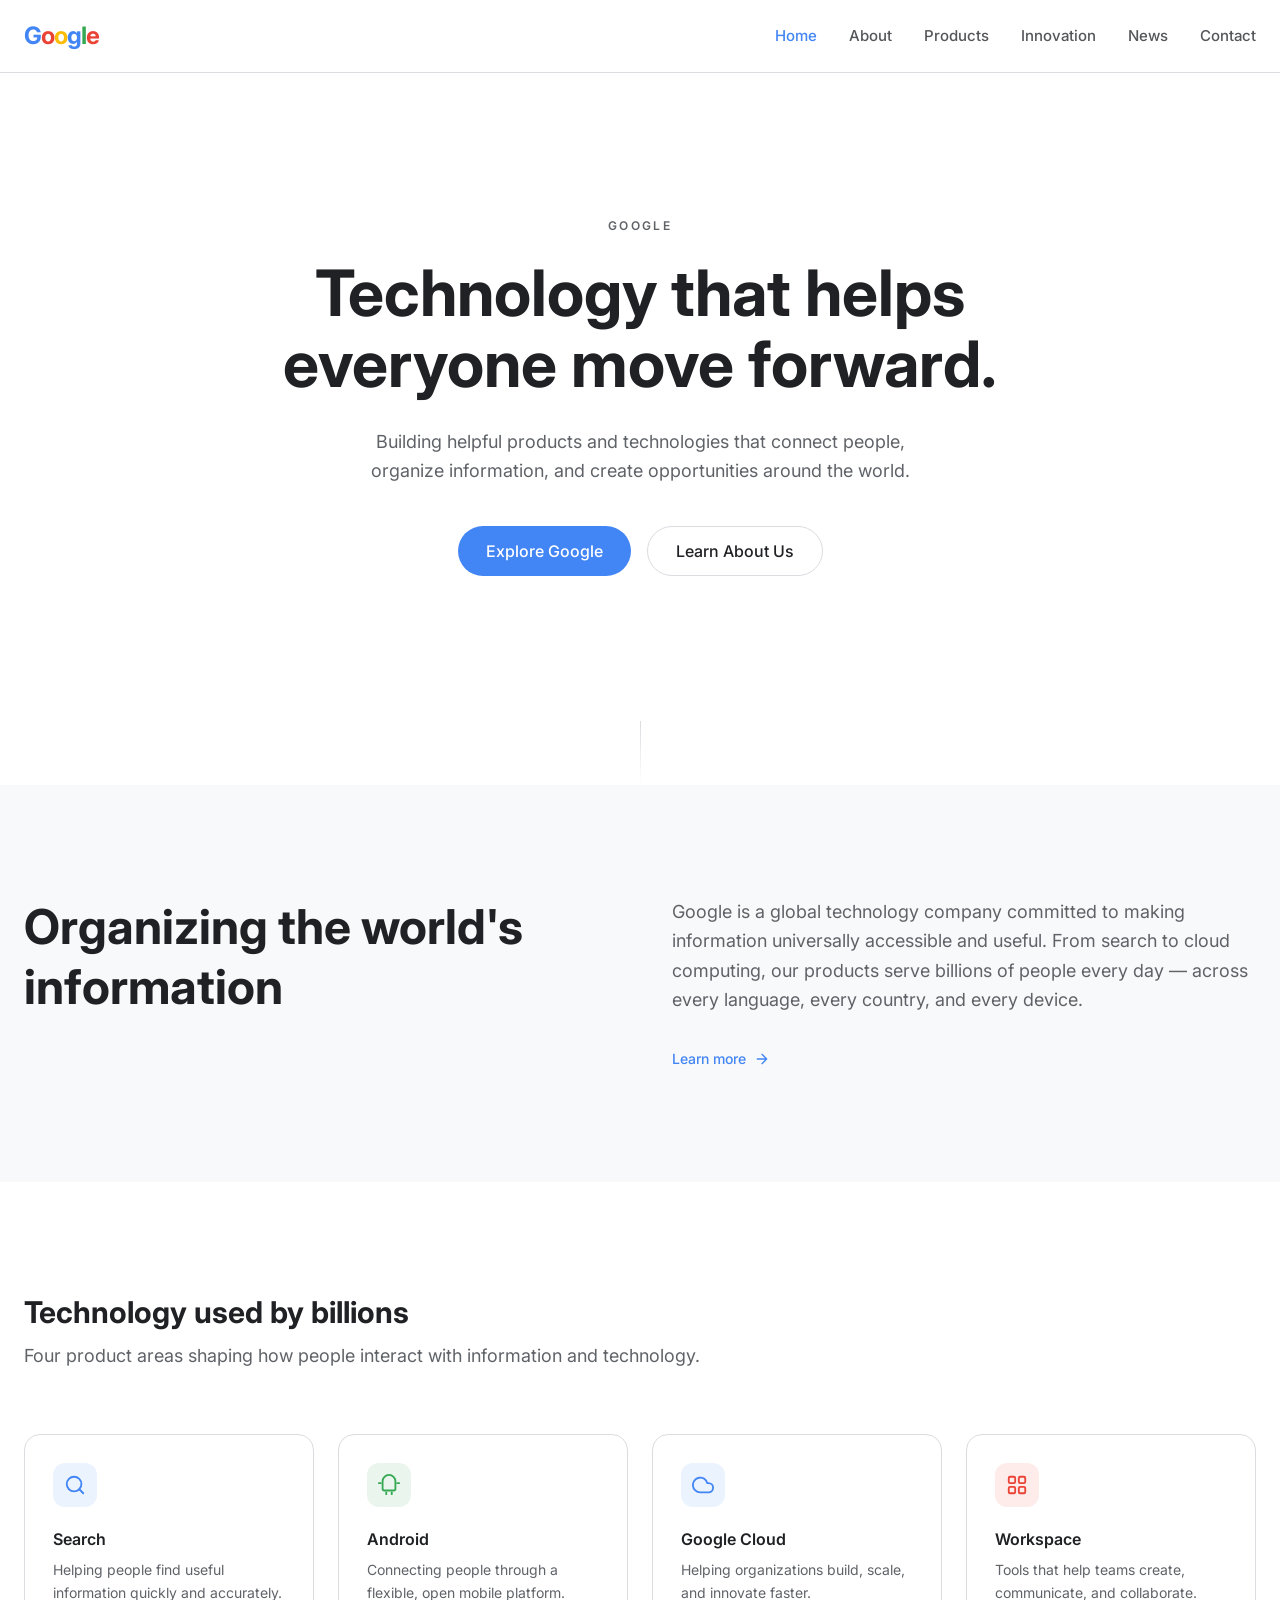
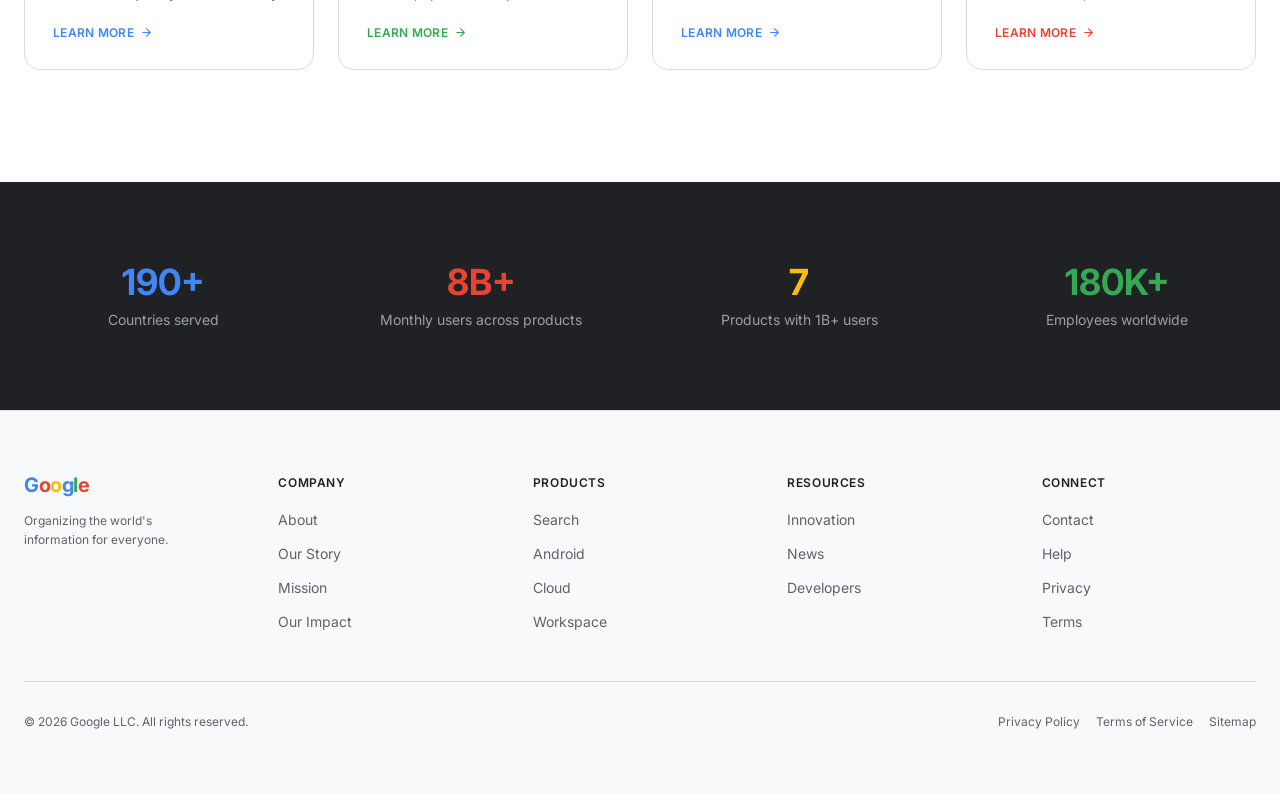
==== index.html @ 3e7a96e5 "Initial commit" ====
<!DOCTYPE html>
<html lang="en">
<head>
  <meta charset="UTF-8">
  <meta name="viewport" content="width=device-width, initial-scale=1.0">
  <title>Google — Technology that helps everyone move forward</title>
  <meta name="description" content="Building helpful products and technologies that connect people, organize information, and create opportunities around the world.">
  <link rel="icon" href="assets/icons/favicon.svg" type="image/svg+xml">
  <link rel="preconnect" href="https://fonts.googleapis.com">
  <link rel="preconnect" href="https://fonts.gstatic.com" crossorigin>
  <link rel="stylesheet" href="css/style.css">
</head>
<body>
  <a class="skip-link" href="#main">Skip to content</a>
  <header class="site-header">
    <div class="container navbar">
      <a class="google-logo" href="index.html" aria-label="Google home"><span class="g-blue">G</span><span class="g-red">o</span><span class="g-yellow">o</span><span class="g-blue">g</span><span class="g-green">l</span><span class="g-red">e</span></a>
      <button class="nav-toggle" type="button" aria-expanded="false" aria-controls="primary-menu" aria-label="Open menu">
        <svg class="icon-open" width="22" height="22" viewBox="0 0 24 24" fill="none" aria-hidden="true"><path d="M3 12h18M3 6h18M3 18h18" stroke="currentColor" stroke-width="2" stroke-linecap="round"/></svg>
        <svg class="icon-close" width="22" height="22" viewBox="0 0 24 24" fill="none" aria-hidden="true"><path d="M18 6L6 18M6 6l12 12" stroke="currentColor" stroke-width="2" stroke-linecap="round"/></svg>
      </button>
      <nav aria-label="Primary">
        <div class="nav-menu" id="primary-menu">
          <a class="nav-link is-active" aria-current="page" href="index.html">Home</a>
          <a class="nav-link" href="about.html">About</a>
          <a class="nav-link" href="products.html">Products</a>
          <a class="nav-link" href="innovation.html">Innovation</a>
          <a class="nav-link" href="news.html">News</a>
          <a class="nav-link" href="contact.html">Contact</a>
        </div>
      </nav>
    </div>
  </header>

  <main id="main">
    <section class="hero" aria-labelledby="hero-title">
      <div class="container hero-content">
        <span class="eyebrow">Google</span>
        <h1 class="hero-title" id="hero-title">Technology that helps everyone move forward.</h1>
        <p class="hero-text">Building helpful products and technologies that connect people, organize information, and create opportunities around the world.</p>
        <div class="hero-actions">
          <a class="btn btn-primary" href="products.html">Explore Google</a>
          <a class="btn btn-secondary" href="about.html">Learn About Us</a>
        </div>
      </div>
    </section>

    <div class="divider-line" aria-hidden="true"><span></span></div>

    <section class="intro">
      <div class="container intro-grid">
        <h2>Organizing the world's information</h2>
        <div>
          <p>Google is a global technology company committed to making information universally accessible and useful. From search to cloud computing, our products serve billions of people every day — across every language, every country, and every device.</p>
          <a class="text-link has-arrow" href="about.html">Learn more <svg class="arrow" width="16" height="16" viewBox="0 0 24 24" fill="none" stroke="currentColor" stroke-width="2" stroke-linecap="round" stroke-linejoin="round" aria-hidden="true"><path d="M5 12h14M12 5l7 7-7 7"/></svg></a>
        </div>
      </div>
    </section>

    <section class="areas">
      <div class="container">
        <div class="areas-head">
          <h2 class="section-title">Technology used by billions</h2>
          <p class="section-lead">Four product areas shaping how people interact with information and technology.</p>
        </div>
        <div class="area-grid">
          <a class="area-card is-blue" href="products.html">
            <div class="icon-box"><svg width="22" height="22" viewBox="0 0 24 24" fill="none" stroke="currentColor" stroke-width="2" stroke-linecap="round" aria-hidden="true"><circle cx="11" cy="11" r="8"/><path d="M21 21l-4.35-4.35"/></svg></div>
            <h3>Search</h3>
            <p>Helping people find useful information quickly and accurately.</p>
            <div class="area-more">Learn more <svg class="arrow" width="13" height="13" viewBox="0 0 24 24" fill="none" stroke="currentColor" stroke-width="2" stroke-linecap="round" stroke-linejoin="round" aria-hidden="true"><path d="M5 12h14M12 5l7 7-7 7"/></svg></div>
          </a>
          <a class="area-card is-green" href="products.html">
            <div class="icon-box"><svg width="22" height="22" viewBox="0 0 24 24" fill="none" stroke="currentColor" stroke-width="2" stroke-linecap="round" aria-hidden="true"><path d="M5 16V8a7 7 0 0 1 14 0v8a2 2 0 0 1-2 2H7a2 2 0 0 1-2-2z"/><path d="M9 22v-2M15 22v-2M1 10h2M21 10h2"/></svg></div>
            <h3>Android</h3>
            <p>Connecting people through a flexible, open mobile platform.</p>
            <div class="area-more">Learn more <svg class="arrow" width="13" height="13" viewBox="0 0 24 24" fill="none" stroke="currentColor" stroke-width="2" stroke-linecap="round" stroke-linejoin="round" aria-hidden="true"><path d="M5 12h14M12 5l7 7-7 7"/></svg></div>
          </a>
          <a class="area-card is-blue" href="products.html">
            <div class="icon-box"><svg width="22" height="22" viewBox="0 0 24 24" fill="none" stroke="currentColor" stroke-width="2" stroke-linecap="round" stroke-linejoin="round" aria-hidden="true"><path d="M18 10h-1.26A8 8 0 1 0 9 20h9a5 5 0 0 0 0-10z"/></svg></div>
            <h3>Google Cloud</h3>
            <p>Helping organizations build, scale, and innovate faster.</p>
            <div class="area-more">Learn more <svg class="arrow" width="13" height="13" viewBox="0 0 24 24" fill="none" stroke="currentColor" stroke-width="2" stroke-linecap="round" stroke-linejoin="round" aria-hidden="true"><path d="M5 12h14M12 5l7 7-7 7"/></svg></div>
          </a>
          <a class="area-card is-red" href="products.html">
            <div class="icon-box"><svg width="22" height="22" viewBox="0 0 24 24" fill="none" stroke="currentColor" stroke-width="2" stroke-linecap="round" aria-hidden="true"><rect x="3" y="3" width="7" height="7" rx="1.5"/><rect x="14" y="3" width="7" height="7" rx="1.5"/><rect x="3" y="14" width="7" height="7" rx="1.5"/><rect x="14" y="14" width="7" height="7" rx="1.5"/></svg></div>
            <h3>Workspace</h3>
            <p>Tools that help teams create, communicate, and collaborate.</p>
            <div class="area-more">Learn more <svg class="arrow" width="13" height="13" viewBox="0 0 24 24" fill="none" stroke="currentColor" stroke-width="2" stroke-linecap="round" stroke-linejoin="round" aria-hidden="true"><path d="M5 12h14M12 5l7 7-7 7"/></svg></div>
          </a>
        </div>
      </div>
    </section>

    <section class="stats-strip" aria-label="Google at a glance">
      <div class="container stats-grid">
        <div class="stat is-blue">
          <p class="stat-value">190+</p>
          <p class="stat-label">Countries served</p>
        </div>
        <div class="stat is-red">
          <p class="stat-value">8B+</p>
          <p class="stat-label">Monthly users across products</p>
        </div>
        <div class="stat is-yellow">
          <p class="stat-value">7</p>
          <p class="stat-label">Products with 1B+ users</p>
        </div>
        <div class="stat is-green">
          <p class="stat-value">180K+</p>
          <p class="stat-label">Employees worldwide</p>
        </div>
      </div>
    </section>
  </main>

  <footer class="site-footer">
    <div class="container footer-inner">
      <div class="footer-grid">
        <div class="footer-brand">
          <a class="google-logo" href="index.html" aria-label="Google home"><span class="g-blue">G</span><span class="g-red">o</span><span class="g-yellow">o</span><span class="g-blue">g</span><span class="g-green">l</span><span class="g-red">e</span></a>
          <p>Organizing the world's information for everyone.</p>
        </div>
        <div class="footer-col">
          <h4>Company</h4>
          <ul>
            <li><a href="about.html">About</a></li>
            <li><a href="about.html#our-story">Our Story</a></li>
            <li><a href="about.html#mission">Mission</a></li>
            <li><a href="about.html#impact">Our Impact</a></li>
          </ul>
        </div>
        <div class="footer-col">
          <h4>Products</h4>
          <ul>
            <li><a href="products.html#search">Search</a></li>
            <li><a href="products.html#android">Android</a></li>
            <li><a href="products.html#cloud">Cloud</a></li>
            <li><a href="products.html#workspace">Workspace</a></li>
          </ul>
        </div>
        <div class="footer-col">
          <h4>Resources</h4>
          <ul>
            <li><a href="innovation.html">Innovation</a></li>
            <li><a href="news.html">News</a></li>
            <li><a href="index.html">Developers</a></li>
          </ul>
        </div>
        <div class="footer-col">
          <h4>Connect</h4>
          <ul>
            <li><a href="contact.html">Contact</a></li>
            <li><a href="contact.html">Help</a></li>
            <li><a href="index.html">Privacy</a></li>
            <li><a href="index.html">Terms</a></li>
          </ul>
        </div>
      </div>
      <div class="footer-bottom">
        <p>© <span id="footer-year">2026</span> Google LLC. All rights reserved.</p>
        <div class="footer-legal">
          <button type="button">Privacy Policy</button>
          <button type="button">Terms of Service</button>
          <button type="button">Sitemap</button>
        </div>
      </div>
    </div>
  </footer>

  <script src="js/script.js"></script>
</body>
</html>
---- css/style.css ----
/* ==========================================================================
   Google Company Profile — static stylesheet
   ========================================================================== */

@import url('https://fonts.googleapis.com/css2?family=Inter:wght@300;400;500;600;700;800&display=swap');

/* --------------------------------------------------------------------------
   1. Tokens
   -------------------------------------------------------------------------- */
:root {
    --google-blue: #4285F4;
    --google-blue-dark: #3367D6;
    --google-red: #EA4335;
    --google-yellow: #FBBC05;
    --google-green: #34A853;

    --google-dark: #202124;
    --google-gray: #5F6368;
    --google-surface: #F8F9FA;
    --google-light: #F1F3F4;
    --google-border: #DADCE0;
    --google-muted: #9AA0A6;

    --google-ink-card: #2D2F32;
    --google-ink-border: #3C4043;

    --nav-text: #55565A;

    --font-sans: 'Inter', system-ui, -apple-system, 'Segoe UI', Roboto, sans-serif;
    --container: 80rem;
}

/* --------------------------------------------------------------------------
   2. Base
   -------------------------------------------------------------------------- */
*, *::before, *::after { box-sizing: border-box; }

html { scroll-behavior: smooth; -webkit-text-size-adjust: 100%; }

body {
    margin: 0;
    min-height: 100vh;
    display: flex;
    flex-direction: column;
    font-family: var(--font-sans);
    font-size: 1rem;
    line-height: 1.5;
    color: var(--google-dark);
    background: #fff;
    -webkit-font-smoothing: antialiased;
    -moz-osx-font-smoothing: grayscale;
}

main { flex: 1; }

h1, h2, h3, h4, p, blockquote, ul { margin: 0; padding: 0; }
ul { list-style: none; }
a { color: inherit; text-decoration: none; }
img, svg { display: block; max-width: 100%; }
button { font: inherit; color: inherit; background: none; border: 0; padding: 0; cursor: pointer; }

:focus-visible { outline: 2px solid var(--google-blue); outline-offset: 2px; }

::-webkit-scrollbar { width: 5px; }
::-webkit-scrollbar-track { background: transparent; }
::-webkit-scrollbar-thumb { background: var(--google-border); border-radius: 3px; }

.container {
    width: 100%;
    max-width: var(--container);
    margin: 0 auto;
    padding: 0 1.5rem;
}

.sr-only {
    position: absolute; width: 1px; height: 1px; padding: 0; margin: -1px;
    overflow: hidden; clip: rect(0, 0, 0, 0); white-space: nowrap; border: 0;
}

.skip-link {
    position: absolute; left: 1rem; top: -4rem; z-index: 100;
    background: var(--google-blue); color: #fff; padding: .6rem 1rem; border-radius: .5rem;
}
.skip-link:focus { top: 1rem; }

/* Colour modifier: every component reads --c */
.is-blue   { --c: var(--google-blue); }
.is-red    { --c: var(--google-red); }
.is-green  { --c: var(--google-green); }
.is-yellow { --c: var(--google-yellow); }

/* --------------------------------------------------------------------------
   3. Shared typography
   -------------------------------------------------------------------------- */
.eyebrow {
    display: block;
    font-size: .75rem; line-height: 1rem; font-weight: 600;
    letter-spacing: .2em; text-transform: uppercase;
    color: var(--google-gray);
    margin-bottom: 1.25rem;
}

.page-title {
    font-size: 3rem; line-height: 1.25; font-weight: 700; color: var(--google-dark);
}

.section-title { font-size: 1.875rem; line-height: 2.25rem; font-weight: 700; color: var(--google-dark); }
.section-lead  { font-size: 1.125rem; line-height: 1.75rem; color: var(--google-gray); }

.accent-text { color: var(--c); }

.rule-heading { display: flex; align-items: center; gap: .75rem; }
.rule-heading::after { content: ''; flex: 1; height: 1px; background: var(--google-border); }

/* --------------------------------------------------------------------------
   4. Header / navbar
   -------------------------------------------------------------------------- */
.site-header {
    position: sticky; top: 0; z-index: 50;
    width: 100%;
    background: #fff;
    border-bottom: 1px solid var(--google-border);
}

.navbar {
    display: flex;
    align-items: center;
    justify-content: space-between;
    gap: 1.5rem;
    height: 72px;
}

.google-logo {
    flex-shrink: 0;
    display: inline-flex; align-items: center;
    font-size: 1.5rem; font-weight: 700; letter-spacing: -.045em; line-height: 1;
    user-select: none;
}
.google-logo .g-blue   { color: var(--google-blue); }
.google-logo .g-red    { color: var(--google-red); }
.google-logo .g-yellow { color: var(--google-yellow); }
.google-logo .g-green  { color: var(--google-green); }

.nav-menu {
    display: flex;
    align-items: center;
    gap: 32px;
}

.nav-link {
    font-size: 15px; line-height: 1.5; font-weight: 500;
    color: var(--nav-text);
    white-space: nowrap;
    transition: color .18s ease;
}
.nav-link:hover { color: var(--google-blue); }
.nav-link.is-active { color: var(--google-blue); }

.nav-toggle {
    display: none;
    width: 44px; height: 44px;
    align-items: center; justify-content: center;
    border-radius: .5rem;
    color: var(--google-dark);
    transition: background-color .15s ease;
}
.nav-toggle:hover { background: var(--google-surface); }
.nav-toggle .icon-close { display: none; }
.nav-toggle[aria-expanded="true"] .icon-open  { display: none; }
.nav-toggle[aria-expanded="true"] .icon-close { display: block; }

@media (max-width: 900px) {
    .navbar { height: 72px; position: relative; gap: 0; }
    .nav-toggle { display: inline-flex; margin-left: auto; }
    .navbar > nav { position: static; }

    .nav-menu {
        display: none;
        position: absolute; top: 100%; left: -1.5rem; right: -1.5rem;
        flex-direction: column; align-items: stretch; gap: 2px;
        background: #fff;
        border-top: 1px solid var(--google-border);
        border-bottom: 1px solid var(--google-border);
        padding: .75rem 1.5rem;
    }
    .nav-menu.is-open { display: flex; }

    .nav-link {
        display: block;
        padding: .85rem 1rem;
        border-radius: .75rem;
        font-size: 1.0625rem;
    }
    .nav-link:hover { background: var(--google-surface); }
    .nav-link.is-active { background: #EFF6FF; }
}

/* --------------------------------------------------------------------------
   5. Buttons
   -------------------------------------------------------------------------- */
.btn {
    display: inline-flex; align-items: center; justify-content: center; gap: .5rem;
    font-weight: 500; border-radius: 9999px; cursor: pointer;
    transition: background-color .15s ease, color .15s ease, transform .15s ease, opacity .15s ease;
}
.btn:active { transform: scale(.95); }

.btn-primary { padding: .75rem 1.75rem; background: var(--google-blue); color: #fff; }
.btn-primary:hover { background: var(--google-blue-dark); }
.btn-primary:focus-visible { outline: 2px solid var(--google-blue); outline-offset: 2px; }

.btn-secondary { padding: .75rem 1.75rem; border: 1px solid var(--google-border); color: var(--google-dark); }
.btn-secondary:hover { background: var(--google-surface); }
.btn-secondary.on-surface:hover { background: #fff; }

.btn-sm { font-size: .875rem; line-height: 1.25rem; }

.btn-outline {
    padding: .75rem 1.5rem;
    border: 2px solid var(--c);
    color: var(--c);
    font-size: .875rem; line-height: 1.25rem;
}
.btn-outline:hover { background: var(--c); color: #fff; }

.arrow { flex-shrink: 0; transition: transform .2s ease; }
.has-arrow:hover .arrow { transform: translateX(4px); }
.has-arrow-sm:hover .arrow { transform: translateX(2px); }

.text-link {
    display: inline-flex; align-items: center; gap: .5rem;
    font-weight: 500; font-size: .875rem; line-height: 1.25rem;
    color: var(--c, var(--google-blue));
}
.text-link:hover { text-decoration: underline; }

/* --------------------------------------------------------------------------
   6. Shared components
   -------------------------------------------------------------------------- */
.icon-box {
    display: flex; align-items: center; justify-content: center;
    background: color-mix(in srgb, var(--c) 10%, transparent);
    color: var(--c);
}

.tag {
    display: inline-block;
    font-size: .75rem; line-height: 1rem; font-weight: 600;
    text-transform: uppercase; letter-spacing: .05em;
    border-radius: 9999px;
    background: color-mix(in srgb, var(--c) 15%, transparent);
    color: var(--c);
}

.gradient-bar { display: flex; gap: 2px; height: .375rem; max-width: 20rem; border-radius: 9999px; overflow: hidden; }
.gradient-bar span { flex: 1; border-radius: 9999px; }
.gradient-bar .b { background: var(--google-blue); }
.gradient-bar .r { background: var(--google-red); }
.gradient-bar .y { background: var(--google-yellow); }
.gradient-bar .g { background: var(--google-green); }

.bg-white { background: #fff; }
.bg-surface { background: var(--google-surface); }
.bg-dark { background: var(--google-dark); }

/* --------------------------------------------------------------------------
   7. Home
   -------------------------------------------------------------------------- */
.hero { display: flex; align-items: center; min-height: 72vh; }
.hero-content { padding-top: 5rem; padding-bottom: 5rem; text-align: center; }
.hero .eyebrow { margin-bottom: 1.5rem; }
.hero-title {
    font-size: 3rem; line-height: 1.1; font-weight: 700; color: var(--google-dark);
    max-width: 17em;              /* ~2 balanced lines instead of an orphaned last word */
    margin: 0 auto 1.75rem;
    text-wrap: balance;
}
.hero-text {
    font-size: 1.125rem; line-height: 1.625; color: var(--google-gray);
    max-width: 36rem;
    margin: 0 auto 2.5rem;
    text-wrap: balance;
}
.hero-actions { display: flex; flex-wrap: wrap; justify-content: center; gap: 1rem; }

.divider-line { display: flex; justify-content: center; }
.divider-line span { width: 1px; height: 4rem; background: linear-gradient(to bottom, var(--google-border), transparent); }

.intro { padding: 7rem 0; background: var(--google-surface); }
.intro-grid { display: grid; gap: 4rem; align-items: start; }
.intro h2 { font-size: 2.25rem; line-height: 1.25; font-weight: 700; color: var(--google-dark); }
.intro p { font-size: 1.125rem; line-height: 1.625; color: var(--google-gray); margin-bottom: 2rem; }

.areas { padding: 7rem 0; background: #fff; }
.areas-head { margin-bottom: 4rem; }
.areas-head .section-title { margin-bottom: .75rem; }
.area-grid { display: grid; gap: 1.5rem; }

.area-card {
    display: block;
    padding: 1.75rem;
    border: 1px solid var(--google-border); border-radius: 1rem; background: #fff;
    transition: box-shadow .2s ease, transform .2s ease;
}
.area-card:hover { box-shadow: 0 4px 6px -1px rgba(0,0,0,.1), 0 2px 4px -2px rgba(0,0,0,.1); transform: translateY(-4px); }
.area-card .icon-box { width: 2.75rem; height: 2.75rem; border-radius: .75rem; margin-bottom: 1.25rem; }
.area-card h3 { font-size: 1rem; line-height: 1.5; font-weight: 600; color: var(--google-dark); margin-bottom: .5rem; }
.area-card p { font-size: .875rem; line-height: 1.625; color: var(--google-gray); margin-bottom: 1.25rem; }
.area-more {
    display: flex; align-items: center; gap: .375rem;
    font-size: .75rem; line-height: 1rem; font-weight: 600; text-transform: uppercase; letter-spacing: .025em;
    color: var(--c);
    transition: gap .2s ease;
}
.area-card:hover .area-more { gap: .75rem; }

.stats-strip { padding: 5rem 0; background: var(--google-dark); }
.stats-grid { display: grid; grid-template-columns: repeat(2, 1fr); gap: 2.5rem; }
.stat { text-align: center; }
.stat-value { font-size: 2.25rem; line-height: 2.5rem; font-weight: 700; color: var(--c); margin-bottom: .5rem; }
.stat-label { font-size: .875rem; line-height: 1.25rem; color: var(--google-muted); }

/* --------------------------------------------------------------------------
   8. About
   -------------------------------------------------------------------------- */
.page-hero { padding: 7rem 0; background: #fff; }
.page-hero.bordered { border-bottom: 1px solid var(--google-border); }
.page-hero.compact { padding: 5rem 0; }
.page-hero .lead { font-size: 1.25rem; line-height: 1.625; color: var(--google-gray); }
.about-hero-copy { max-width: 42rem; }
.about-hero-copy .page-title { margin-bottom: 1.5rem; }
.page-hero .gradient-bar { margin-top: 3.5rem; }

.story { padding: 6rem 0; background: var(--google-surface); scroll-margin-top: 92px; }
.story .section-title { margin-bottom: .75rem; }
.story .section-lead { margin-bottom: 4rem; }

.timeline { position: relative; list-style: none; }
.timeline-item { display: flex; gap: 2rem; align-items: flex-start; position: relative; padding-bottom: 3rem; }
.timeline-item:last-child { padding-bottom: 0; }
.timeline-year-col { display: none; width: 4rem; flex-shrink: 0; text-align: right; }
.timeline-year-col span { display: block; padding-top: .375rem; font-size: .875rem; line-height: 1; font-weight: 600; color: var(--google-gray); }
.timeline-dot {
    display: none; flex-shrink: 0; width: .75rem; height: .75rem; border-radius: 50%;
    margin-top: .375rem; margin-left: -.375rem; z-index: 1;
    background: var(--c);
    box-shadow: 0 0 0 4px color-mix(in srgb, var(--c) 20%, transparent);
}
.timeline-body { flex: 1; padding-bottom: .5rem; }
.timeline-year-inline { display: block; font-size: .75rem; line-height: 1rem; font-weight: 600; color: var(--google-gray); margin-bottom: .25rem; }
.timeline-title { display: flex; align-items: center; gap: .5rem; margin-bottom: .5rem; }
.timeline-title i { width: .5rem; height: .5rem; border-radius: 50%; background: var(--c); flex-shrink: 0; }
.timeline-title h3 { font-size: 1rem; line-height: 1.5; font-weight: 600; color: var(--google-dark); }
.timeline-body p { font-size: .875rem; line-height: 1.625; color: var(--google-gray); }

.mission { padding: 8rem 0; background: #fff; overflow: hidden; scroll-margin-top: 92px; }
.mission-inner { max-width: 56rem; }
.mission .eyebrow { margin-bottom: 1.5rem; }
.mission blockquote { font-size: 3rem; line-height: 1.25; font-weight: 700; color: var(--google-dark); margin-bottom: 2.5rem; }
.mission .accent-blue  { color: var(--google-blue); }
.mission .accent-green { color: var(--google-green); }
.mission p { font-size: 1.125rem; line-height: 1.625; color: var(--google-gray); max-width: 42rem; }

.impact { padding: 6rem 0; background: var(--google-dark); scroll-margin-top: 92px; }
.impact .section-title { color: #fff; margin-bottom: .75rem; }
.impact .section-lead { color: var(--google-muted); margin-bottom: 4rem; }
.impact-grid { display: grid; gap: 2rem; }
.impact-card { border: 1px solid var(--google-ink-border); border-radius: 1rem; padding: 2rem; }
.impact-value { font-size: 3rem; line-height: 1; font-weight: 700; color: var(--c); margin-bottom: .75rem; }
.impact-label { color: #fff; font-weight: 500; margin-bottom: .25rem; }
.impact-sub { font-size: .875rem; line-height: 1.25rem; color: var(--google-muted); }

.sustain {
    margin-top: 4rem; padding-top: 3rem; border-top: 1px solid var(--google-ink-border);
    display: grid; gap: 3rem; align-items: center;
}
.sustain h3 { font-size: 1.5rem; line-height: 2rem; font-weight: 700; color: #fff; margin-bottom: 1rem; }
.sustain p { color: var(--google-muted); line-height: 1.625; margin-bottom: 1.5rem; }
.sustain-stats { display: grid; grid-template-columns: repeat(2, 1fr); gap: 1rem; }
.sustain-stat { background: var(--google-ink-card); border-radius: .75rem; padding: 1.25rem; }
.sustain-stat strong { display: block; font-size: 1.5rem; line-height: 2rem; font-weight: 700; color: var(--google-green); margin-bottom: .25rem; }
.sustain-stat span { font-size: .75rem; line-height: 1rem; color: var(--google-muted); }

/* --------------------------------------------------------------------------
   9. Products
   -------------------------------------------------------------------------- */
.page-hero.products-hero .page-title { max-width: 42rem; }

.product-section { padding: 6rem 0; border-bottom: 1px solid var(--google-border); background: #fff; scroll-margin-top: 92px; }
.product-section.is-flipped { background: var(--google-surface); }
.product-grid { display: grid; gap: 4rem; align-items: center; }
.product-number { display: flex; align-items: center; gap: .75rem; margin-bottom: 1.25rem; }
.product-number span { font-size: .75rem; line-height: 1rem; font-weight: 600; letter-spacing: .1em; color: var(--google-gray); }
.product-number i { display: block; width: 2rem; height: 1px; background: var(--google-border); }
.product-copy h2 { font-size: 2.25rem; line-height: 2.5rem; font-weight: 700; color: var(--google-dark); margin-bottom: .75rem; }
.product-tagline { font-size: 1.25rem; line-height: 1.75rem; font-weight: 500; color: var(--c); margin-bottom: 1.25rem; }
.product-copy p.product-desc { color: var(--google-gray); line-height: 1.625; margin-bottom: 2rem; }
.product-visual { display: flex; align-items: center; justify-content: center; }

/* Search visual */
.search-visual { width: 100%; max-width: 24rem; }
.search-card { background: #fff; border: 1px solid var(--google-border); border-radius: 1rem; padding: 1.5rem; box-shadow: 0 1px 2px rgba(0,0,0,.05); }
.search-bar {
    display: flex; align-items: center; gap: .75rem;
    border: 1px solid var(--google-border); border-radius: 9999px;
    padding: .75rem 1rem; margin-bottom: 1.25rem; box-shadow: 0 1px 2px rgba(0,0,0,.05);
}
.search-bar svg { color: var(--google-gray); flex-shrink: 0; }
.search-bar span { font-size: .875rem; line-height: 1.25rem; color: var(--google-dark); }
.search-caret { margin-left: auto; width: 1px; height: 1.25rem; background: var(--google-blue); animation: pulse 2s cubic-bezier(.4, 0, .6, 1) infinite; }
@keyframes pulse { 50% { opacity: .5; } }
.search-result { margin-bottom: 1rem; }
.search-result:last-child { margin-bottom: 0; }
.search-result .domain { font-size: .75rem; line-height: 1rem; color: var(--google-gray); margin-bottom: .125rem; }
.search-result .title { font-size: .875rem; line-height: 1.25rem; font-weight: 500; color: var(--google-blue); margin-bottom: .25rem; cursor: pointer; }
.search-result .title:hover { text-decoration: underline; }
.search-result .snippet { font-size: .75rem; line-height: 1.625; color: var(--google-gray); }
.search-dot-row { display: flex; justify-content: flex-end; margin: .75rem .5rem 0 0; }
.search-dot-row i { width: .5rem; height: .5rem; border-radius: 50%; background: var(--google-blue); }

/* Android visual */
.android-visual { position: relative; display: flex; align-items: center; justify-content: center; height: 20rem; }
.phone {
    position: relative; overflow: hidden;
    width: 11rem; height: 18rem;
    background: #fff; border: 2px solid var(--google-border); border-radius: 1.5rem;
    box-shadow: 0 10px 15px -3px rgba(0,0,0,.1), 0 4px 6px -4px rgba(0,0,0,.1);
}
.phone-status { display: flex; align-items: center; justify-content: space-between; height: 2.5rem; padding: 0 1rem; background: var(--google-green); }
.phone-status span { color: #fff; font-size: .75rem; line-height: 1rem; font-weight: 500; }
.phone-status div { display: flex; gap: .25rem; }
.phone-status i { width: .25rem; height: .25rem; border-radius: 50%; background: #fff; }
.phone-apps { display: grid; grid-template-columns: repeat(4, 1fr); gap: .75rem; padding: 1rem; margin-top: .5rem; }
.phone-apps i { display: block; width: 1.75rem; height: 1.75rem; border-radius: .75rem; opacity: .85; }
.phone-dock {
    position: absolute; left: 1rem; right: 1rem; bottom: 1rem;
    display: flex; justify-content: space-around;
    background: var(--google-surface); border-radius: 1rem; padding: .5rem;
}
.phone-dock i { display: block; width: 1.75rem; height: 1.75rem; border-radius: .75rem; }
.bg-b { background: var(--google-blue); }
.bg-r { background: var(--google-red); }
.bg-y { background: var(--google-yellow); }
.bg-g { background: var(--google-green); }
.bg-m { background: var(--google-muted); }
.android-blob { position: absolute; border-radius: 50%; background: var(--google-green); }
.android-blob.one { top: -1rem; right: -1rem; width: 4rem; height: 4rem; opacity: .1; }
.android-blob.two { bottom: -.5rem; left: -1.5rem; width: 3rem; height: 3rem; opacity: .15; }

/* Cloud visual */
.cloud-visual { width: 100%; max-width: 24rem; }
.cloud-card { background: var(--google-dark); border-radius: 1rem; padding: 1.5rem; box-shadow: 0 10px 15px -3px rgba(0,0,0,.1), 0 4px 6px -4px rgba(0,0,0,.1); }
.cloud-diagram { height: 12rem; margin-bottom: 1rem; }
.cloud-diagram svg { width: 100%; height: 100%; }
.cloud-stats { display: grid; grid-template-columns: repeat(3, 1fr); gap: .5rem; text-align: center; }
.cloud-stat { background: var(--google-ink-card); border-radius: .75rem; padding: .75rem; }
.cloud-stat strong { display: block; font-size: .875rem; line-height: 1.25rem; font-weight: 700; color: var(--c); }
.cloud-stat span { display: block; font-size: .75rem; line-height: 1rem; color: var(--google-muted); margin-top: .125rem; }

/* Workspace visual */
.workspace-visual { width: 100%; max-width: 24rem; display: flex; flex-direction: column; gap: .75rem; }
.ws-card { background: #fff; border: 1px solid var(--google-border); border-radius: .75rem; padding: 1rem; box-shadow: 0 1px 2px rgba(0,0,0,.05); }
.ws-card.dark { background: var(--google-dark); border-color: var(--google-dark); }
.ws-head { display: flex; align-items: center; gap: .5rem; margin-bottom: .75rem; }
.ws-head.tight { margin-bottom: .5rem; }
.ws-head > i { width: 1.25rem; height: 1.25rem; border-radius: .25rem; }
.ws-head span { font-size: .75rem; line-height: 1rem; font-weight: 500; color: var(--google-dark); }
.ws-card.dark .ws-head span { color: #fff; }
.avatars { margin-left: auto; display: flex; }
.avatars i { width: 1.25rem; height: 1.25rem; border-radius: 50%; border: 2px solid #fff; margin-left: -.25rem; }
.avatars i:first-child { margin-left: 0; }
.ws-lines { display: flex; flex-direction: column; gap: .375rem; }
.ws-lines i { display: block; height: .5rem; border-radius: 9999px; background: var(--google-light); }
.ws-meet { display: grid; grid-template-columns: repeat(3, 1fr); gap: .5rem; }
.ws-meet div {
    aspect-ratio: 1; border-radius: .5rem; display: flex; align-items: center; justify-content: center;
    background: color-mix(in srgb, var(--c) 20%, transparent);
}
.ws-meet span { font-size: .75rem; line-height: 1rem; font-weight: 600; color: var(--c); }
.ws-badge { margin-left: auto; font-size: .75rem; line-height: 1rem; color: var(--google-blue); background: #EFF6FF; padding: .125rem .5rem; border-radius: 9999px; }
.ws-mail { padding: .375rem 0; border-bottom: 1px solid var(--google-light); }
.ws-mail:last-child { border-bottom: 0; padding-bottom: 0; }
.ws-mail p { font-size: .75rem; line-height: 1rem; font-weight: 500; color: var(--google-dark); }

/* --------------------------------------------------------------------------
   10. Innovation
   -------------------------------------------------------------------------- */
.innov-hero { padding: 7rem 0; background: #fff; }
.innov-hero-grid { display: grid; gap: 4rem; align-items: end; }
.innov-hero .eyebrow { margin-bottom: 1.25rem; }
.innov-hero .lead { font-size: 1.25rem; line-height: 1.625; color: var(--google-gray); }
.innov-hero-rule { margin-top: 4rem; height: 1px; background: var(--google-border); }

.focus { padding: 6rem 0; background: var(--google-surface); }
.focus h2 { font-size: 1.5rem; line-height: 2rem; font-weight: 700; color: var(--google-dark); margin-bottom: 3rem; }
.focus-grid { display: grid; gap: 2rem; }
.focus-card { background: #fff; border: 1px solid var(--google-border); border-radius: 1rem; padding: 2rem; transition: box-shadow .2s ease; }
.focus-card:hover { box-shadow: 0 4px 6px -1px rgba(0,0,0,.1), 0 2px 4px -2px rgba(0,0,0,.1); }
.focus-card .icon-box { width: 3rem; height: 3rem; border-radius: .75rem; margin-bottom: 1.5rem; }
.focus-card h3 { font-size: 1.125rem; line-height: 1.75rem; font-weight: 700; color: var(--google-dark); margin-bottom: .75rem; }
.focus-card p { font-size: .875rem; line-height: 1.625; color: var(--google-gray); margin-bottom: 1.25rem; }
.focus-link {
    display: flex; align-items: center; gap: .5rem;
    font-size: .75rem; line-height: 1rem; font-weight: 600; text-transform: uppercase; letter-spacing: .025em;
    color: var(--c);
}
.focus-link:hover { text-decoration: underline; }

.featured { padding: 6rem 0; background: #fff; }
.featured .rule-heading { margin-bottom: 3rem; }
.featured .rule-heading h2 { font-size: 1.5rem; line-height: 2rem; font-weight: 700; color: var(--google-dark); }
.featured-list { display: flex; flex-direction: column; gap: 1.5rem; }
.featured-item {
    display: grid; gap: 2rem; align-items: center;
    border: 1px solid var(--google-border); border-radius: 1rem; overflow: hidden;
    background: #fff;
}
.featured-item.alt { background: var(--google-surface); }
.featured-art {
    display: flex; align-items: center; justify-content: center;
    height: 14rem; min-height: 13rem;
    background: linear-gradient(135deg, color-mix(in srgb, var(--c) 8%, transparent), color-mix(in srgb, var(--c) 18%, transparent));
}
.featured-art > div { text-align: center; }
.year-badge {
    display: flex; align-items: center; justify-content: center;
    width: 5rem; height: 5rem; border-radius: 50%; margin: 0 auto .75rem;
    background: color-mix(in srgb, var(--c) 20%, transparent);
    border: 2px solid color-mix(in srgb, var(--c) 30%, transparent);
    color: var(--c);
}
.year-badge span { font-size: 2.25rem; line-height: 2.5rem; font-weight: 700; }
.year-label { font-size: .75rem; line-height: 1rem; font-weight: 600; text-transform: uppercase; letter-spacing: .1em; color: var(--c); }
.featured-copy { padding: 2rem; }
.featured-copy .tag { padding: .25rem .625rem; margin-bottom: 1rem; letter-spacing: .05em; }
.featured-copy h3 { font-size: 1.5rem; line-height: 1.375; font-weight: 700; color: var(--google-dark); margin-bottom: 1rem; }
.featured-copy p { color: var(--google-gray); line-height: 1.625; margin-bottom: 1.5rem; }

.cta { padding: 6rem 0; background: var(--google-surface); text-align: center; }
.cta h2 { font-size: 1.875rem; line-height: 2.25rem; font-weight: 700; color: var(--google-dark); margin-bottom: 1rem; }
.cta p { color: var(--google-gray); margin: 0 auto 2rem; max-width: 36rem; }
.cta-actions { display: flex; flex-wrap: wrap; justify-content: center; gap: 1rem; }
.cta .btn { padding: .75rem 1.75rem; font-size: .875rem; line-height: 1.25rem; }

/* --------------------------------------------------------------------------
   11. News
   -------------------------------------------------------------------------- */
.news-hero h1 { font-size: 3rem; line-height: 1; font-weight: 700; color: var(--google-dark); }

.news-featured { padding: 4rem 0; background: #fff; }
.news-featured-card {
    display: grid; overflow: hidden;
    border: 1px solid var(--google-border); border-radius: 1rem;
    box-shadow: 0 1px 2px rgba(0,0,0,.05);
}
.news-featured-media { height: 16rem; overflow: hidden; background: var(--google-light); }
.news-featured-media img, .news-card-media img { width: 100%; height: 100%; object-fit: cover; transition: transform .5s ease; }
.news-featured-card:hover .news-featured-media img { transform: scale(1.02); }
.news-featured-copy { display: flex; flex-direction: column; justify-content: center; padding: 2.5rem; background: #fff; }
.news-featured-copy .tag { align-self: flex-start; padding: .25rem .625rem; margin-bottom: 1rem; }
.news-featured-copy h2 { font-size: 1.5rem; line-height: 1.375; font-weight: 700; color: var(--google-dark); margin-bottom: .75rem; }
.news-date { font-size: .875rem; line-height: 1.25rem; color: var(--google-gray); margin-bottom: .25rem; }
.news-featured-copy .news-desc { font-size: .875rem; line-height: 1.625; color: var(--google-gray); margin: .75rem 0 1.5rem; }
.news-featured-copy .read-more {
    display: flex; align-items: center; gap: .5rem; align-self: flex-start;
    font-size: .875rem; line-height: 1.25rem; font-weight: 500; color: var(--google-blue);
}
.news-featured-card:hover .read-more .arrow { transform: translateX(2px); }

.news-more { padding-bottom: 6rem; background: #fff; }
.news-more .rule-heading { margin-bottom: 2.5rem; }
.news-more .rule-heading h2 { font-size: 1.125rem; line-height: 1.75rem; font-weight: 700; color: var(--google-dark); }
.news-grid { display: grid; gap: 1.75rem; }

.news-card {
    overflow: hidden; border: 1px solid var(--google-border); border-radius: 1rem;
    transition: box-shadow .2s ease, transform .2s ease;
}
.news-card:hover { box-shadow: 0 4px 6px -1px rgba(0,0,0,.1), 0 2px 4px -2px rgba(0,0,0,.1); transform: translateY(-2px); }
.news-card-media { height: 12rem; overflow: hidden; background: var(--google-light); }
.news-card:hover .news-card-media img { transform: scale(1.03); }
.news-card-body { padding: 1.5rem; }
.news-card-body .tag { padding: .125rem .5rem; margin-bottom: .75rem; }
.news-card-body h3 { font-size: 1rem; line-height: 1.375; font-weight: 700; color: var(--google-dark); margin-bottom: .5rem; transition: color .15s ease; }
.news-card:hover h3 { color: var(--google-blue); }
.news-card-body .card-date { font-size: .75rem; line-height: 1rem; color: var(--google-muted); margin-bottom: .75rem; }
.news-card-body .card-desc { font-size: .875rem; line-height: 1.625; color: var(--google-gray); margin-bottom: 1rem; }
.news-card .read-more {
    display: flex; align-items: center; gap: .375rem;
    font-size: .75rem; line-height: 1rem; font-weight: 600; color: var(--google-blue);
    transition: gap .2s ease;
}
.news-card:hover .read-more { gap: .625rem; }

/* --------------------------------------------------------------------------
   12. Contact
   -------------------------------------------------------------------------- */
.contact-hero-grid { display: grid; gap: 4rem; align-items: end; }
.contact-hero .eyebrow { margin-bottom: 1.25rem; }
.contact-hero .lead { font-size: 1.25rem; line-height: 1.625; color: var(--google-gray); }

.contact-types { padding: 4rem 0; background: var(--google-surface); }
.contact-type-grid { display: grid; gap: 1.25rem; }
.contact-type { background: #fff; border: 1px solid var(--google-border); border-radius: 1rem; padding: 1.5rem; }
.contact-type .icon-box { width: 2.5rem; height: 2.5rem; border-radius: .75rem; margin-bottom: 1rem; }
.contact-type h3 { font-weight: 600; color: var(--google-dark); margin-bottom: .375rem; }
.contact-type p { font-size: .75rem; line-height: 1.625; color: var(--google-gray); }

.contact-main { padding: 6rem 0; background: #fff; }
.contact-main-grid { display: grid; gap: 4rem; }
.contact-info h2 { font-size: 1.5rem; line-height: 2rem; font-weight: 700; color: var(--google-dark); margin-bottom: 1rem; }
.contact-info > p { font-size: .875rem; line-height: 1.625; color: var(--google-gray); margin-bottom: 2rem; }
.info-list { display: flex; flex-direction: column; gap: 1.25rem; }
.info-item { display: flex; gap: .75rem; align-items: flex-start; }
.info-item .icon-box { width: 2rem; height: 2rem; border-radius: .5rem; flex-shrink: 0; margin-top: .125rem; }
.info-item strong { display: block; font-size: .875rem; line-height: 1.25rem; font-weight: 500; color: var(--google-dark); }
.info-item span { display: block; font-size: .75rem; line-height: 1rem; color: var(--google-gray); }

.contact-form { display: flex; flex-direction: column; gap: 1.25rem; }
.form-row { display: grid; gap: 1.25rem; }
.field label { display: block; font-size: .875rem; line-height: 1.25rem; font-weight: 500; color: var(--google-dark); margin-bottom: .375rem; }
.field input, .field textarea {
    display: block; width: 100%;
    padding: .75rem 1rem;
    font: inherit; font-size: .875rem; line-height: 1.25rem; color: var(--google-dark);
    background: #fff; border: 1px solid var(--google-border); border-radius: .75rem;
    outline: none;
    transition: border-color .15s ease, box-shadow .15s ease;
}
.field textarea { resize: none; }
.field input::placeholder, .field textarea::placeholder { color: var(--google-muted); }
.field input:focus, .field textarea:focus { border-color: var(--google-blue); box-shadow: 0 0 0 2px var(--google-blue); }
.field.has-error input, .field.has-error textarea { border-color: var(--google-red); }
.field.has-error input:focus, .field.has-error textarea:focus { box-shadow: 0 0 0 2px var(--google-red); }
.field-error { margin-top: .375rem; font-size: .75rem; line-height: 1rem; color: var(--google-red); }
.field-error:empty { display: none; }

.contact-form .btn-primary { width: 100%; padding: .75rem 2rem; font-size: .875rem; line-height: 1.25rem; }
.contact-form .btn-primary:disabled { opacity: .6; cursor: not-allowed; }
.contact-form .btn-primary:disabled:active { transform: none; }

.form-success { border: 1px solid var(--google-border); border-radius: 1rem; padding: 3rem; text-align: center; }
.form-success[hidden], .contact-form[hidden] { display: none; }
.form-success .icon-box { width: 4rem; height: 4rem; border-radius: 50%; margin: 0 auto 1.25rem; }
.form-success h3 { font-size: 1.25rem; line-height: 1.75rem; font-weight: 700; color: var(--google-dark); margin-bottom: .5rem; }
.form-success p { font-size: .875rem; line-height: 1.25rem; color: var(--google-gray); margin-bottom: 1.5rem; }
.form-success .btn-primary { padding: .625rem 1.5rem; font-size: .875rem; line-height: 1.25rem; }

/* --------------------------------------------------------------------------
   13. Footer
   -------------------------------------------------------------------------- */
.site-footer { background: var(--google-surface); border-top: 1px solid var(--google-border); }
.footer-inner { padding-top: 4rem; padding-bottom: 4rem; }
.footer-grid { display: grid; grid-template-columns: repeat(2, 1fr); gap: 2.5rem; }
.footer-brand { grid-column: span 2; }
.footer-brand .google-logo { font-size: 1.25rem; letter-spacing: -.025em; margin-bottom: 1rem; display: flex; }
.footer-brand p { font-size: .75rem; line-height: 1.625; color: var(--google-gray); max-width: 160px; }
.footer-col h4 { font-size: .75rem; line-height: 1rem; font-weight: 600; letter-spacing: .05em; text-transform: uppercase; color: var(--google-dark); margin-bottom: 1rem; }
.footer-col li + li { margin-top: .625rem; }
.footer-col a { font-size: .875rem; line-height: 1.25rem; color: var(--google-gray); transition: color .15s ease; }
.footer-col a:hover { color: var(--google-dark); }

.footer-bottom {
    margin-top: 3rem; padding-top: 2rem; border-top: 1px solid var(--google-border);
    display: flex; flex-direction: column; align-items: center; justify-content: space-between; gap: 1rem;
}
.footer-bottom p { font-size: .75rem; line-height: 1rem; color: var(--google-gray); }
.footer-legal { display: flex; align-items: center; gap: 1rem; }
.footer-legal button { font-size: .75rem; line-height: 1rem; color: var(--google-gray); transition: color .15s ease; }
.footer-legal button:hover { color: var(--google-dark); }

/* --------------------------------------------------------------------------
   14. Responsive (640 / 768 / 1024)
   -------------------------------------------------------------------------- */
@media (min-width: 640px) {
    .area-grid, .impact-grid, .contact-type-grid { grid-template-columns: repeat(2, 1fr); }
    .news-grid { grid-template-columns: repeat(2, 1fr); }
    .form-row { grid-template-columns: repeat(2, 1fr); }
    .contact-form .btn-primary { width: auto; }
    .footer-bottom { flex-direction: row; }
}

@media (min-width: 768px) {
    .focus-grid { grid-template-columns: repeat(3, 1fr); }
    .footer-grid { grid-template-columns: repeat(5, 1fr); }
    .footer-brand { grid-column: span 1; }

    .timeline::before {
        content: ''; position: absolute; top: 0; bottom: 0;
        left: calc(4rem + 3rem); width: 1px; background: var(--google-border);
    }
    .timeline-item { gap: 3rem; }
    .timeline-year-col { display: block; }
    .timeline-dot { display: block; }
    .timeline-year-inline, .timeline-title i { display: none; }
}

@media (min-width: 1024px) {
    .page-title { font-size: 3.75rem; line-height: 1.25; }
    .hero-title { font-size: 4rem; max-width: 14em; }

    .intro-grid, .innov-hero-grid, .contact-hero-grid, .sustain { grid-template-columns: repeat(2, 1fr); }
    .intro h2 { font-size: 3rem; line-height: 1.25; }
    .intro-grid { gap: 4rem; }
    .sustain { gap: 3rem; }

    .area-grid, .impact-grid, .contact-type-grid, .stats-grid { grid-template-columns: repeat(4, 1fr); }
    .news-grid { grid-template-columns: repeat(3, 1fr); }

    .mission blockquote { font-size: 3.75rem; line-height: 1.25; }

    .product-grid { grid-template-columns: repeat(2, 1fr); }
    .product-section.is-flipped .product-copy { order: 2; }
    .product-section.is-flipped .product-visual { order: 1; }

    .featured-item { grid-template-columns: repeat(5, 1fr); }
    .featured-art { grid-column: span 2; height: 100%; }
    .featured-copy { grid-column: span 3; }
    .featured-item { gap: 2rem; }

    .news-featured-card { grid-template-columns: repeat(5, 1fr); gap: 0; }
    .news-featured-media { grid-column: span 3; height: auto; }
    .news-featured-copy { grid-column: span 2; }

    .contact-main-grid { grid-template-columns: repeat(5, 1fr); gap: 4rem; }
    .contact-info { grid-column: span 2; }
    .contact-form-wrap { grid-column: span 3; }
}

@media (min-width: 1024px) {
    .stats-grid { gap: 2.5rem; }
}

@media (prefers-reduced-motion: reduce) {
    *, *::before, *::after { animation: none !important; transition: none !important; scroll-behavior: auto !important; }
}
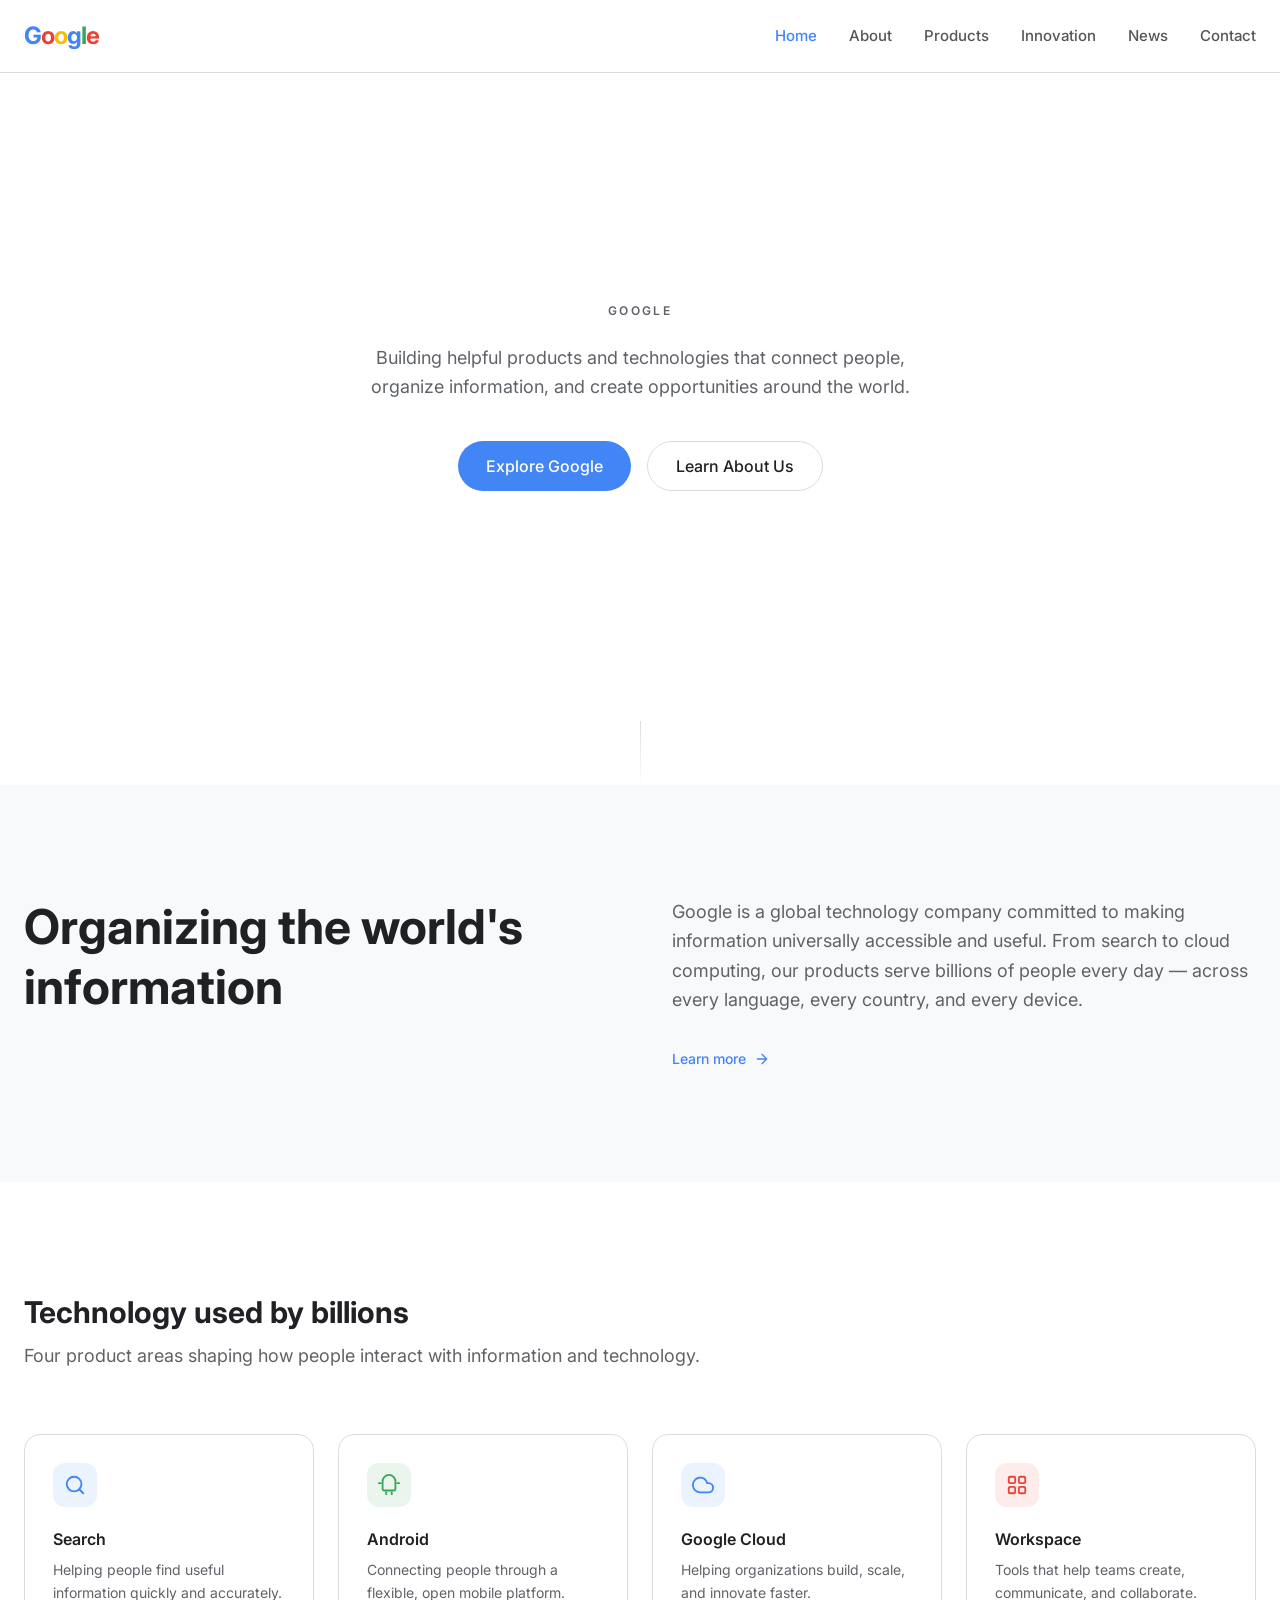
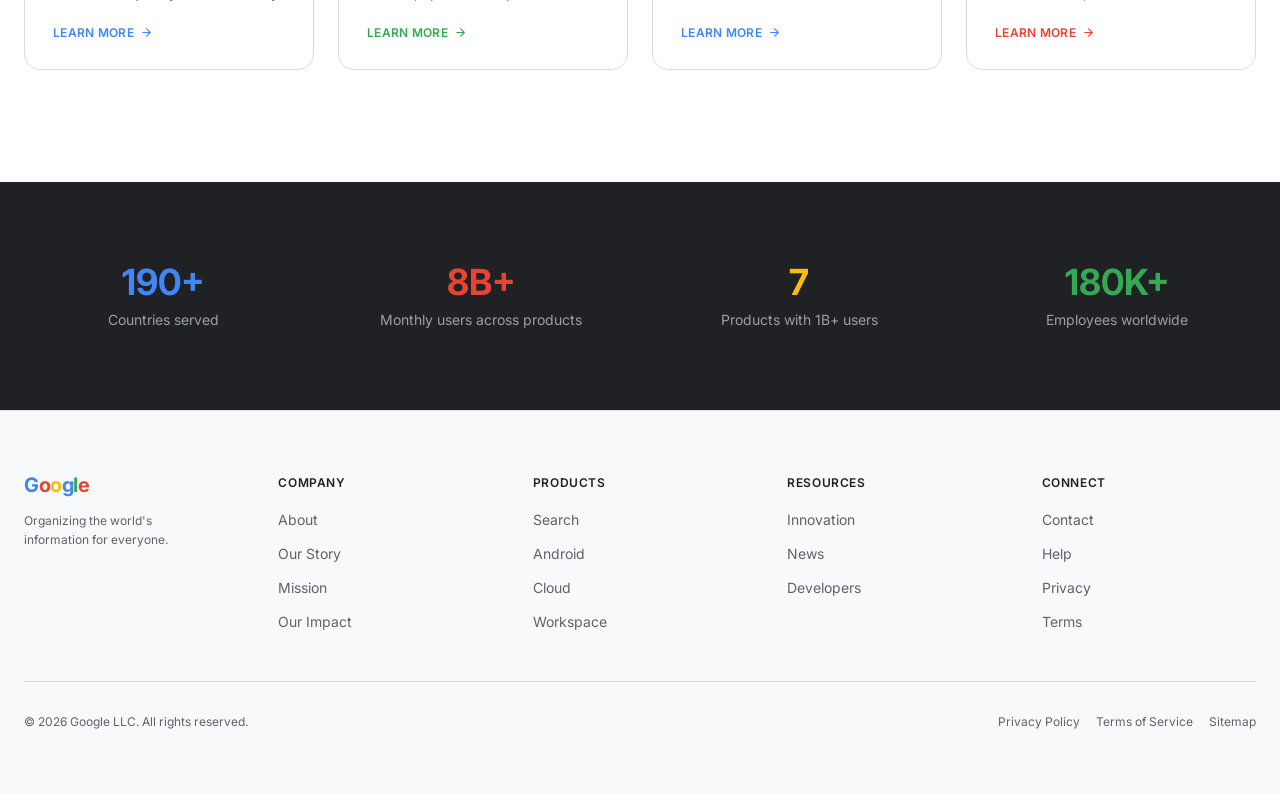
==== commit 6825a411: "update" ====
--- a/index.html
+++ b/index.html
@@ -36,7 +36,7 @@
     <section class="hero" aria-labelledby="hero-title">
       <div class="container hero-content">
         <span class="eyebrow">Google</span>
-        <h1 class="hero-title" id="hero-title">Technology that helps everyone move forward.</h1>
+
         <p class="hero-text">Building helpful products and technologies that connect people, organize information, and create opportunities around the world.</p>
         <div class="hero-actions">
           <a class="btn btn-primary" href="products.html">Explore Google</a>
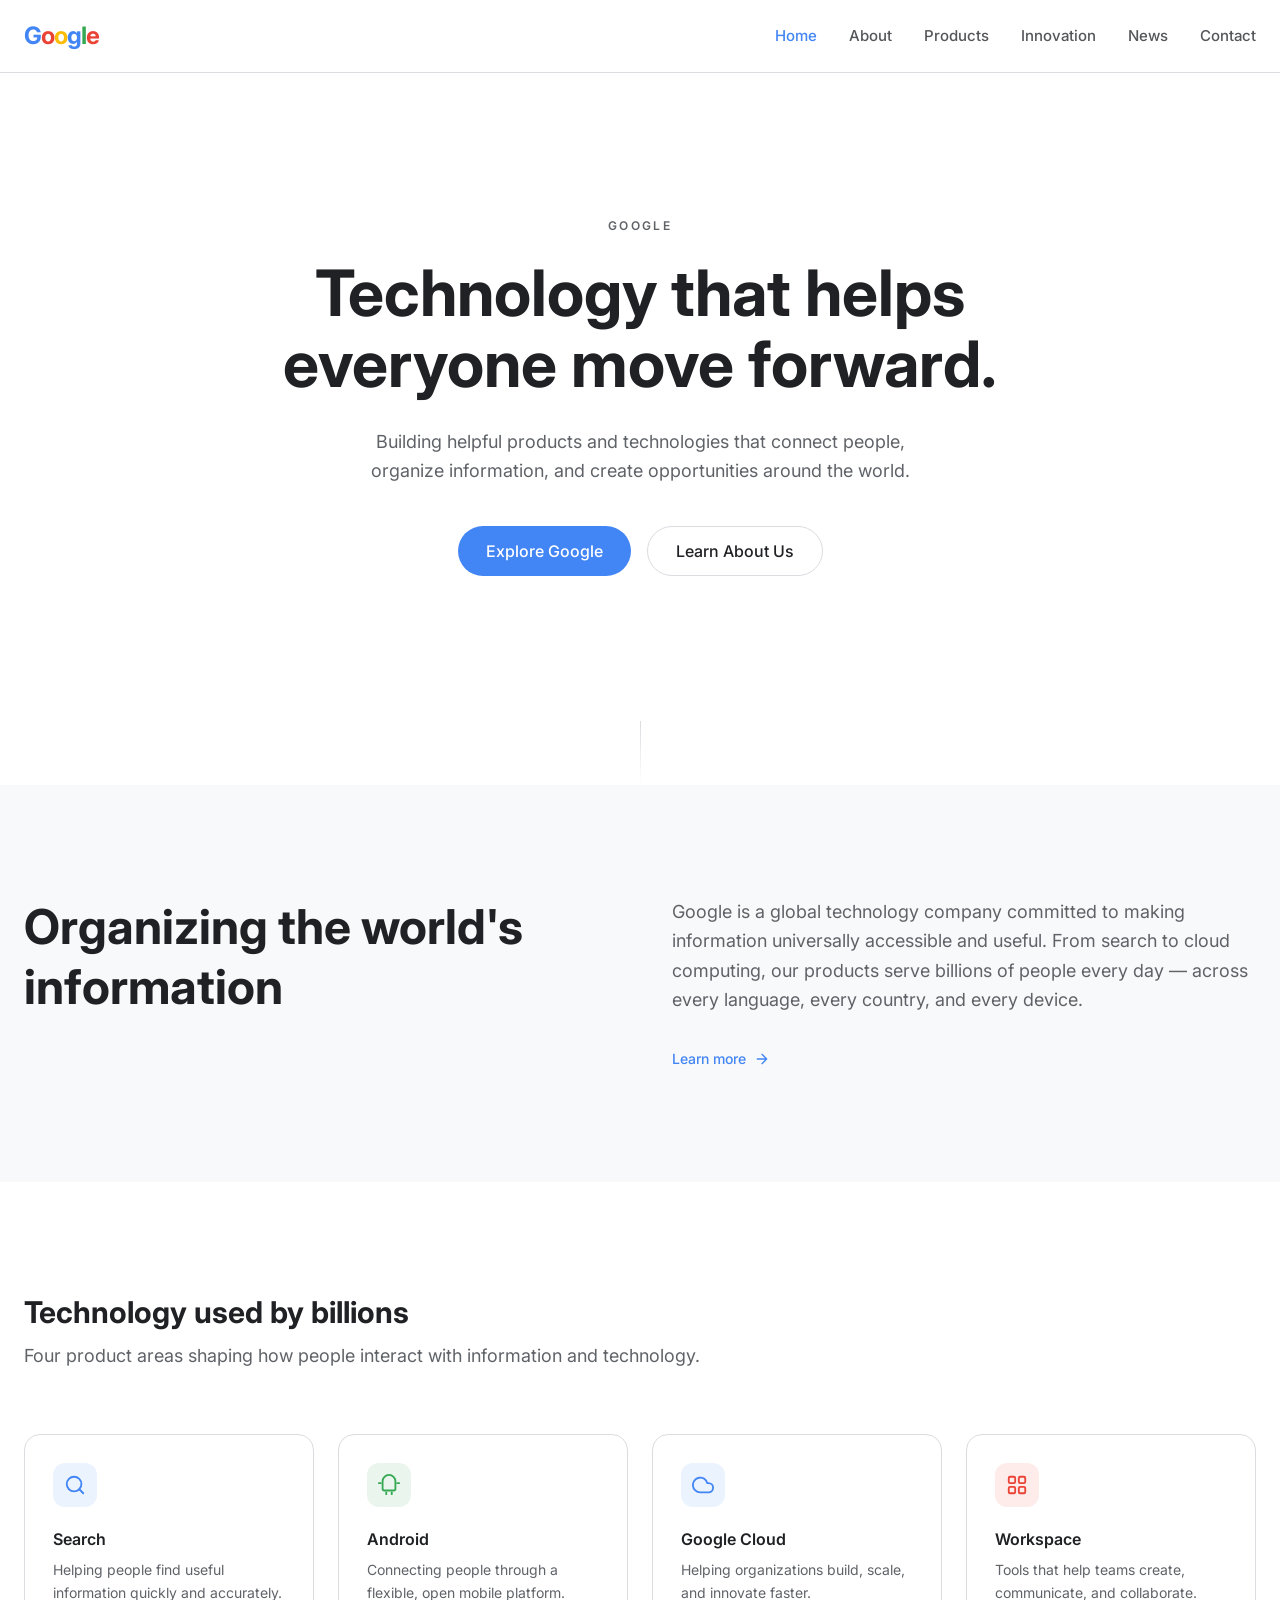
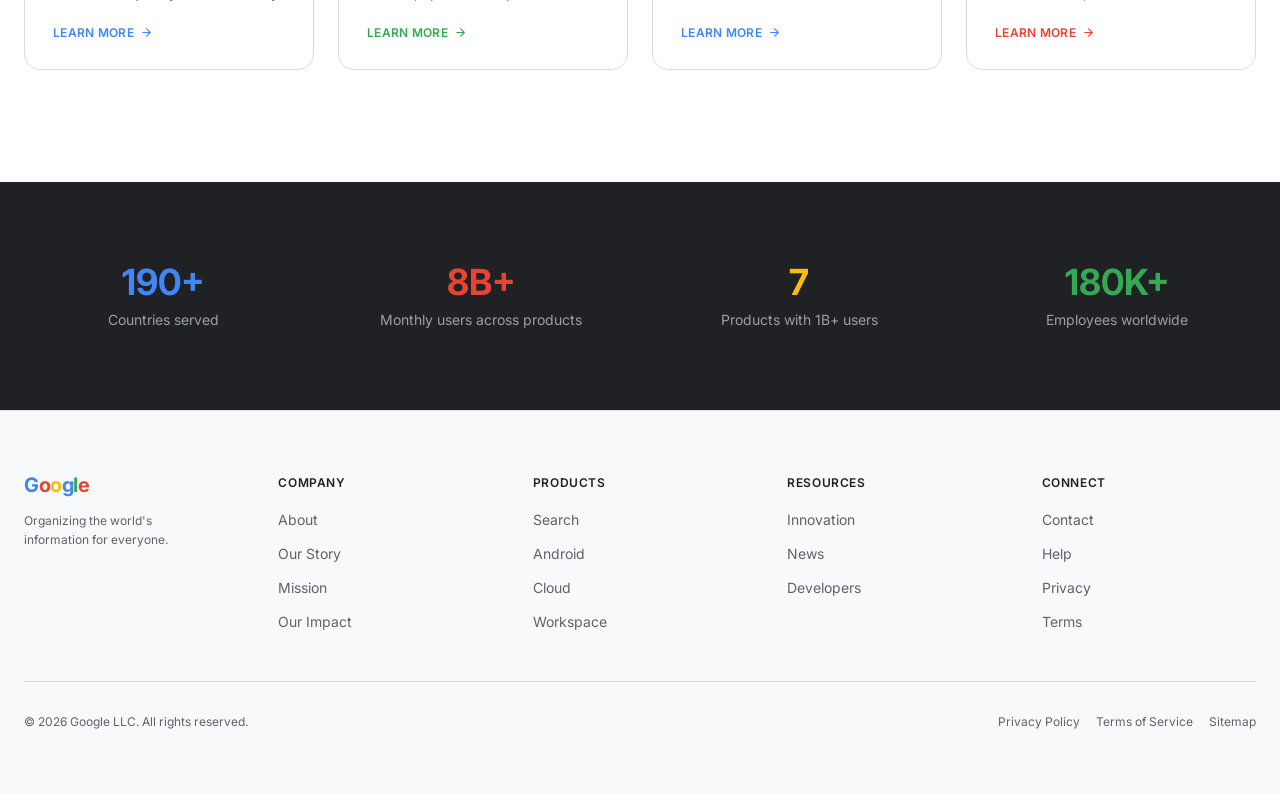
==== commit 311f9eb0: "update" ====
--- a/index.html
+++ b/index.html
@@ -36,7 +36,7 @@
     <section class="hero" aria-labelledby="hero-title">
       <div class="container hero-content">
         <span class="eyebrow">Google</span>
-
+        <h1 class="hero-title" id="hero-title">Technology that helps everyone move forward.</h1>
         <p class="hero-text">Building helpful products and technologies that connect people, organize information, and create opportunities around the world.</p>
         <div class="hero-actions">
           <a class="btn btn-primary" href="products.html">Explore Google</a>
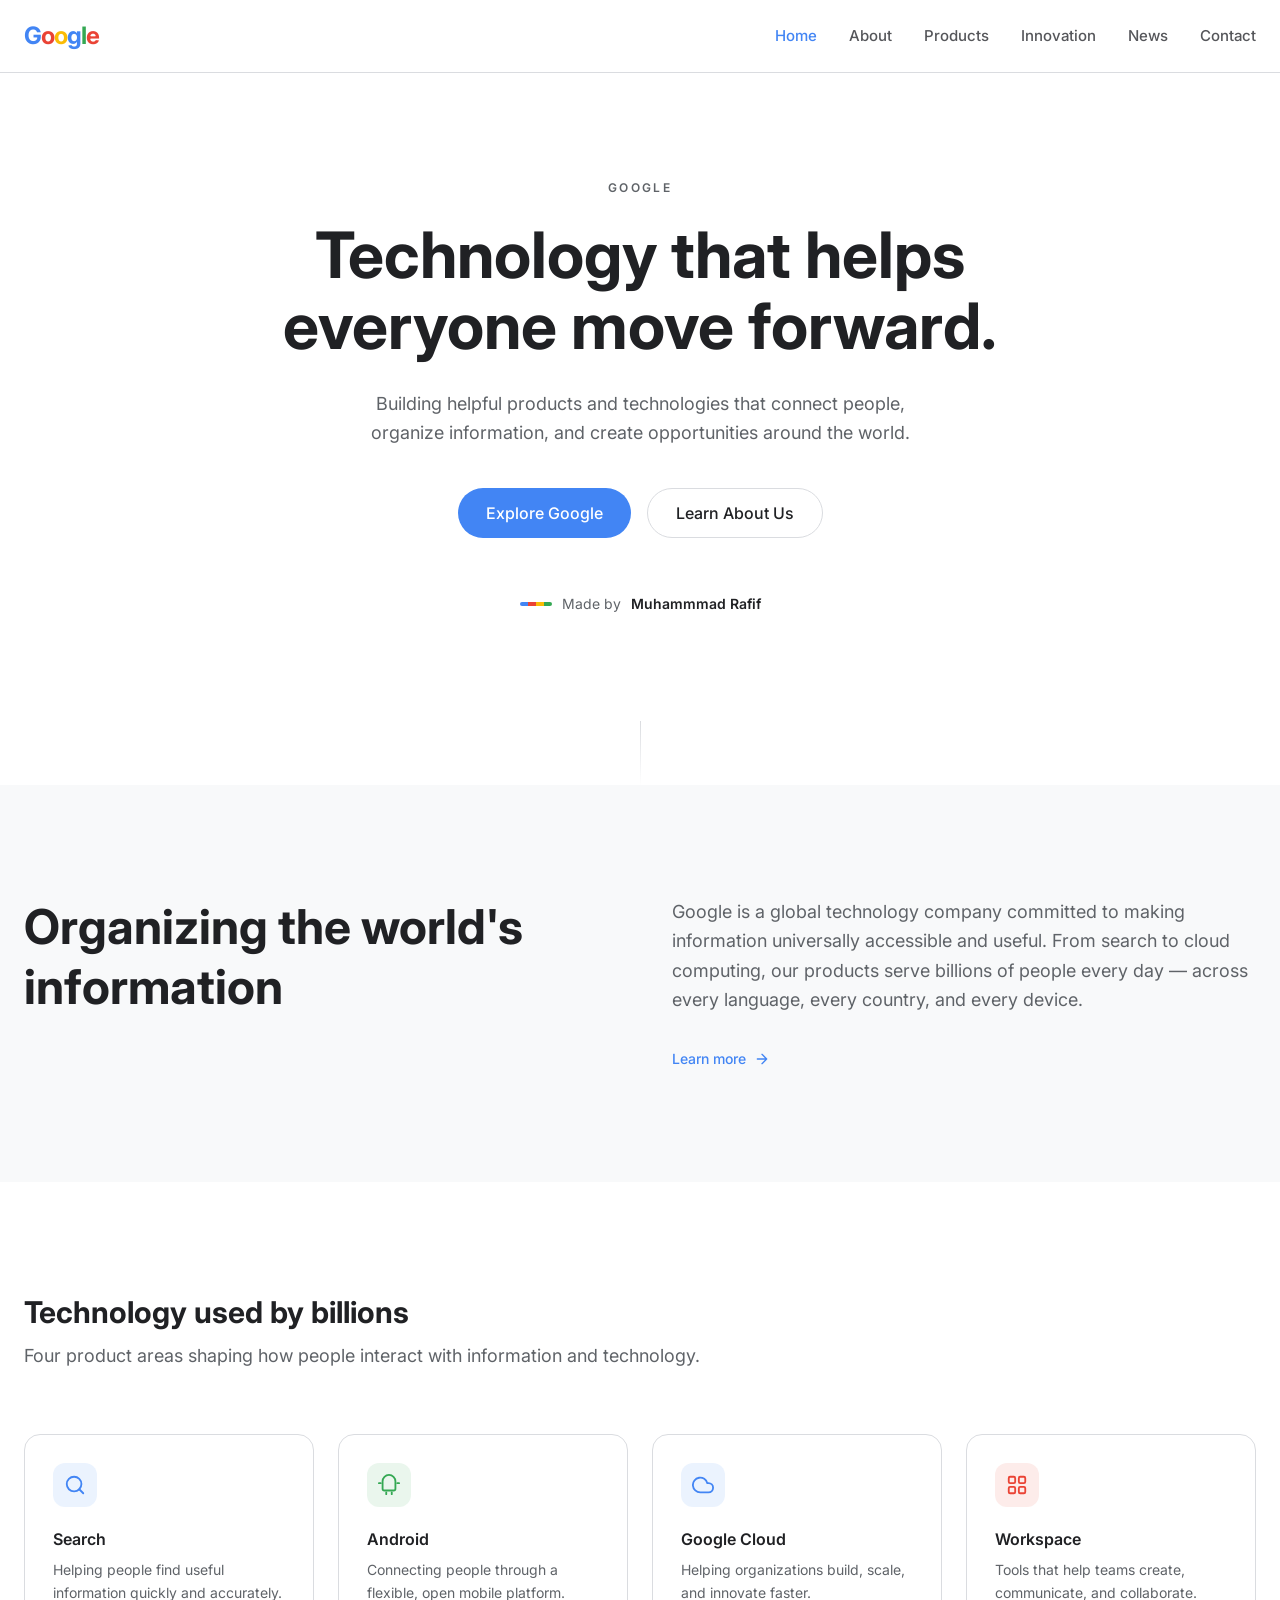
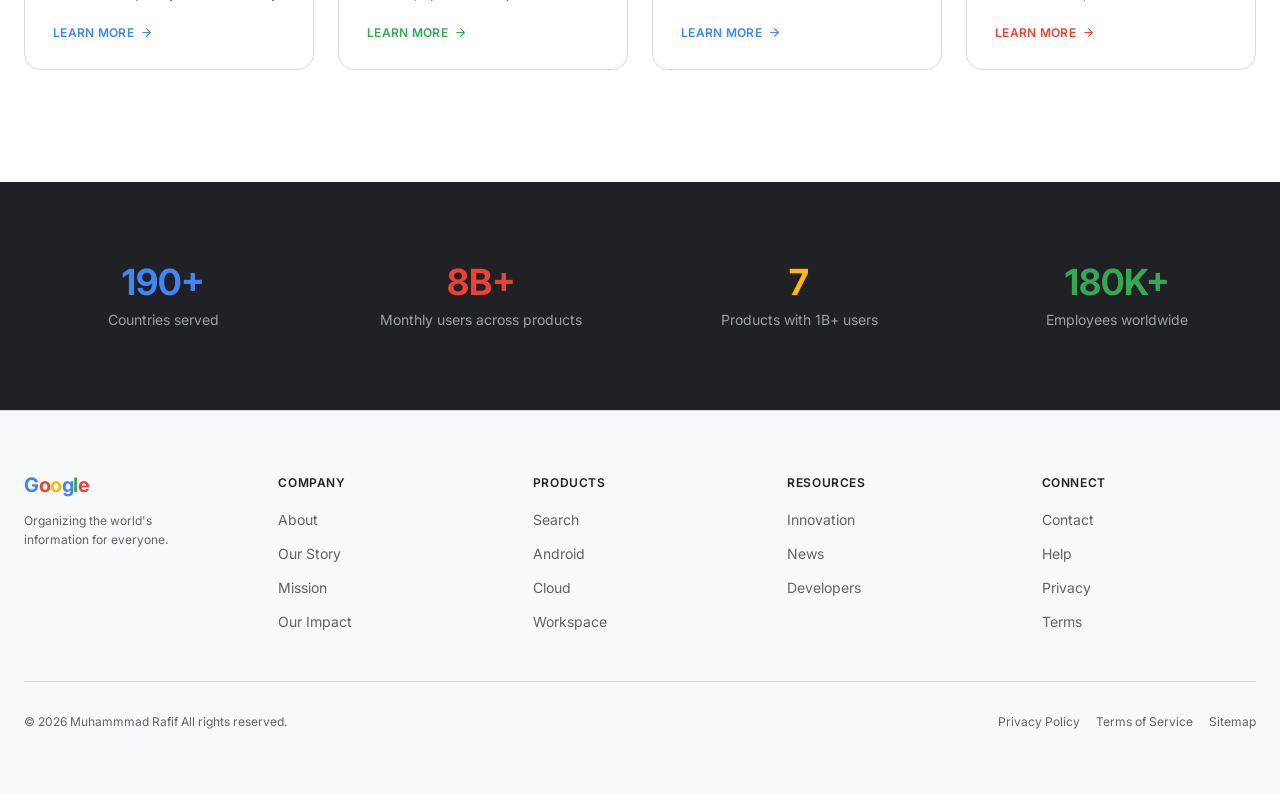
==== commit 53ae0b56: "update" ====
--- a/index.html
+++ b/index.html
@@ -42,6 +42,7 @@
           <a class="btn btn-primary" href="products.html">Explore Google</a>
           <a class="btn btn-secondary" href="about.html">Learn About Us</a>
         </div>
+        <p class="made-by">Made by <strong>Muhammmad Rafif</strong></p>
       </div>
     </section>
 
@@ -158,7 +159,7 @@
         </div>
       </div>
       <div class="footer-bottom">
-        <p>© <span id="footer-year">2026</span> Google LLC. All rights reserved.</p>
+        <p>© <span id="footer-year"></span> Muhammmad Rafif All rights reserved.</p>
         <div class="footer-legal">
           <button type="button">Privacy Policy</button>
           <button type="button">Terms of Service</button>
--- a/css/style.css
+++ b/css/style.css
@@ -282,6 +282,19 @@
     text-wrap: balance;
 }
 .hero-actions { display: flex; flex-wrap: wrap; justify-content: center; gap: 1rem; }
+
+.made-by {
+    display: inline-flex; align-items: center; gap: .625rem;
+    margin-top: 3.5rem;
+    font-size: .875rem; line-height: 1.25rem; color: var(--google-gray);
+    animation: made-by-in .8s ease .3s both;
+}
+.made-by::before {
+    content: ''; width: 2rem; height: .25rem; border-radius: 9999px;
+    background: linear-gradient(90deg, var(--google-blue) 25%, var(--google-red) 25% 50%, var(--google-yellow) 50% 75%, var(--google-green) 75%);
+}
+.made-by strong { font-weight: 600; color: var(--google-dark); }
+@keyframes made-by-in { from { opacity: 0; transform: translateY(6px); } to { opacity: 1; transform: none; } }
 
 .divider-line { display: flex; justify-content: center; }
 .divider-line span { width: 1px; height: 4rem; background: linear-gradient(to bottom, var(--google-border), transparent); }
